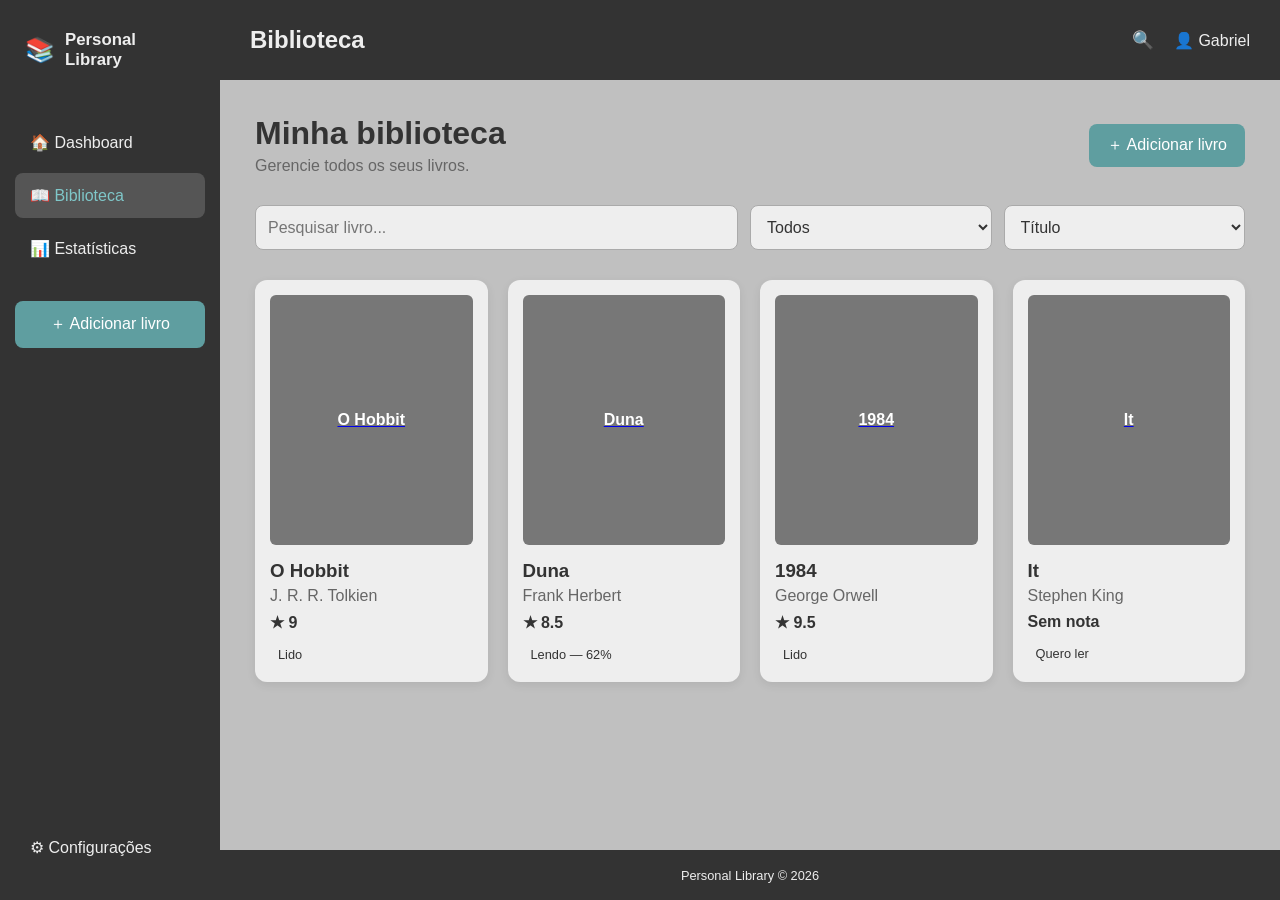
==== pages/biblioteca.html @ ee7380ea "Estrutura principal do site Inclusão do Dashboard, livros em formato de objetos no JS, algumas estat" ====
<!DOCTYPE html>
<html lang="pt-BR">
<head>
    <meta charset="UTF-8">
    <meta name="viewport" content="width=device-width, initial-scale=1.0">
    <title>Personal Library - Biblioteca</title>
    <link rel="stylesheet" href="../css/style.css">
    <link rel="stylesheet" href="../css/biblioteca.css">
</head>
<body>
    <header class="header">
        <h1>Biblioteca</h1>
        <div class="header-actions">
            <button type="button">🔍</button>
            <span>👤 Gabriel</span>
        </div>
    </header>

    <nav class="menu">
        <div class="menu-logo">
            <span>📚</span>
            <h2>Personal Library</h2>
        </div>

        <ul>
            <li><a href="../index.html">🏠 Dashboard</a></li>
            <li><a class="active" href="biblioteca.html">📖 Biblioteca</a></li>
            <li><a href="estatisticas.html">📊 Estatísticas</a></li>
        </ul>

        <div class="menu-add">
            <button id="btnAdicionar" type="button">＋ Adicionar livro</button>
        </div>

        <div class="menu-settings">
            <a href="#">⚙ Configurações</a>
        </div>
    </nav>

    <main class="main">
        <section class="library">
            <div class="page-header">
                <div>
                    <h2>Minha biblioteca</h2>
                    <p>Gerencie todos os seus livros.</p>
                </div>

                <button class="primary-button" id="btnAdicionarLivro" type="button">
                    ＋ Adicionar livro
                </button>
            </div>

            <div class="filters">
                <input id="searchBook" type="search" placeholder="Pesquisar livro...">

                <select id="statusFilter">
                    <option value="todos">Todos</option>
                    <option value="quero-ler">Quero ler</option>
                    <option value="lendo">Lendo</option>
                    <option value="lido">Lido</option>
                    <option value="abandonado">Abandonado</option>
                </select>

                <select id="sortBooks">
                    <option value="titulo">Título</option>
                    <option value="autor">Autor</option>
                    <option value="nota">Nota</option>
                    <option value="progresso">Progresso</option>
                </select>
            </div>

            <div class="book-grid" id="bookGrid"></div>
        </section>
    </main>

    <footer class="footer">
        <p>Personal Library &copy; 2026</p>
    </footer>

    <script src="../js/dados.js"></script>
    <script src="../js/biblioteca.js"></script>
</body>
</html>
---- css/style.css ----
* {
    margin: 0;
    padding: 0;
    box-sizing: border-box;
    font-family:'Segoe UI', Tahoma, Geneva, Verdana, sans-serif;
}

html {
    scroll-behavior: smooth;
}

body {
    min-height: 100vh;
    background-color: #c0c0c0;
    color: #333;
}

button,
input,
select,
textarea {
    font: inherit;
}

button,
a {
    -webkit-tap-highlight-color: transparent;
}

/* =========================
   HEADER
========================= */

.header {
    position: fixed;
    top: 0;
    left: 220px;
    width: calc(100% - 220px);
    height: 80px;
    display: flex;
    align-items: center;
    justify-content: space-between;
    padding: 0 30px;
    background-color: #333;
    color: #eee;
    z-index: 1000;
}

.header h1 {
    font-size: 1.5rem;
}

.header-actions {
    display: flex;
    align-items: center;
    gap: 20px;
}

.header-actions button {
    border: 0;
    background: transparent;
    color: #eee;
    cursor: pointer;
    font-size: 1.1rem;
}

/* =========================
   SIDEBAR
========================= */

.menu {
    position: fixed;
    top: 0;
    left: 0;
    width: 220px;
    height: 100vh;
    display: flex;
    flex-direction: column;
    padding: 30px 15px;
    background-color: #333;
    color: #eee;
    z-index: 1001;
}

.menu-logo {
    display: flex;
    align-items: center;
    gap: 10px;
    margin-bottom: 50px;
    padding: 0 10px;
}

.menu-logo span {
    font-size: 1.5rem;
}

.menu-logo h2 {
    font-size: 1.05rem;
}

.menu ul {
    display: flex;
    flex-direction: column;
    gap: 8px;
    list-style: none;
}

.menu a {
    display: block;
    padding: 13px 15px;
    border-radius: 8px;
    color: #eee;
    text-decoration: none;
    transition: 0.2s;
}

.menu a:hover,
.menu a.active {
    background-color: #555;
    color: #7fc7c9;
}

.menu-add {
    margin-top: 30px;
}

.menu-add button {
    width: 100%;
    padding: 13px;
    border: 0;
    border-radius: 8px;
    background-color: #5f9ea0;
    color: white;
    cursor: pointer;
    transition: 0.2s;
}

.menu-add button:hover {
    filter: brightness(1.1);
}

.menu-settings {
    margin-top: auto;
}

/* =========================
   MAIN
========================= */

.main {
    margin-left: 220px;
    padding-top: 80px;
    padding-bottom: 50px;
    min-height: 100vh;
}

/* =========================
   FOOTER
========================= */

.footer {
    position: fixed;
    bottom: 0;
    left: 220px;
    width: calc(100% - 220px);
    height: 50px;
    display: flex;
    align-items: center;
    justify-content: center;
    background-color: #333;
    color: #eee;
    z-index: 1000;
}

.footer p {
    font-size: 0.8rem;
}

/* =========================
   ELEMENTOS GERAIS
========================= */

.placeholder-cover {
    display: flex;
    align-items: center;
    justify-content: center;
    background: #777;
    color: white;
    font-weight: 700;
    text-align: center;
}

.primary-button,
.secondary-button,
.danger-button {
    border: 0;
    border-radius: 8px;
    padding: 11px 18px;
    cursor: pointer;
}

.primary-button {
    background: #5f9ea0;
    color: white;
}

.secondary-button {
    background: #ddd;
    color: #333;
}

.danger-button {
    background: #a94442;
    color: white;
}

.progress {
    width: 100%;
    height: 7px;
    overflow: hidden;
    border-radius: 10px;
    background: #ddd;
}

.progress-bar {
    height: 100%;
    border-radius: inherit;
    background: #5f9ea0;
}

.page-header {
    display: flex;
    align-items: center;
    justify-content: space-between;
    gap: 20px;
    margin-bottom: 30px;
}

.page-header h2 {
    font-size: 2rem;
}

.page-header p {
    margin-top: 5px;
    color: #666;
}

/* =========================
   RESPONSIVIDADE
========================= */

@media (max-width: 800px) {

    .menu {
        width: 100%;
        height: 65px;
        top: auto;
        bottom: 0;
        flex-direction: row;
        padding: 5px;
    }

    .menu-logo,
    .menu-add,
    .menu-settings {
        display: none;
    }

    .menu ul {
        width: 100%;
        flex-direction: row;
        justify-content: space-around;
        gap: 0;
    }

    .menu a {
        padding: 10px;
        font-size: 0.8rem;
        text-align: center;
    }

    .header {
        left: 0;
        width: 100%;
        height: 70px;
        padding: 0 15px;
    }

    .main {
        margin-left: 0;
        padding-top: 70px;
        padding-bottom: 70px;
    }

    .footer {
        display: none;
    }
}
---- css/biblioteca.css ----
.library {
    padding: 35px;
}

.filters {
    display: grid;
    grid-template-columns:
        2fr 1fr 1fr;

    gap: 12px;
    margin-bottom: 30px;
}


.filters input,
.filters select,
.page-header select {
    padding: 12px;
    border: 1px solid #aaa;
    border-radius: 8px;
    background: #eee;
    color: #333;
}

.book-grid {
    display: grid;
    grid-template-columns:
        repeat(4, minmax(160px, 1fr));

    gap: 20px;
}

.library-card {
    padding: 15px;
    border-radius: 12px;
    background: #eee;
    box-shadow:
        0 3px 10px rgba(0, 0, 0, 0.08);
}


.library-card .book-cover {
    width: 100%;
    height: 250px;
    margin-bottom: 15px;
    border-radius: 6px;
}

.library-card h3 {
    margin-bottom: 5px;
}

.library-card p {
    color: #666;
    margin-bottom: 8px;
}

.library-card strong {
    display: block;
    margin-bottom: 10px;
}

.status {
    display: inline-block;
    padding: 5px 8px;
    border-radius: 5px;
    font-size: 0.8rem;
}

.status.read {
    background: #d4edda;
    color: #286c37;
}

.status.reading {
    background: #d9edf7;
    color: #28627a;
}

.status.want {
    background: #eee0c2;
    color: #735c22;
}

@media (max-width: 1000px) {
    .book-grid {
        grid-template-columns: repeat(2, 1fr);
    }
}

@media (max-width: 600px) {
    .library {
        padding: 20px;
    }

    .page-header {
        align-items: flex-start;
        flex-direction: column;
    }

    .filters {
        grid-template-columns: 1fr;
    }
}
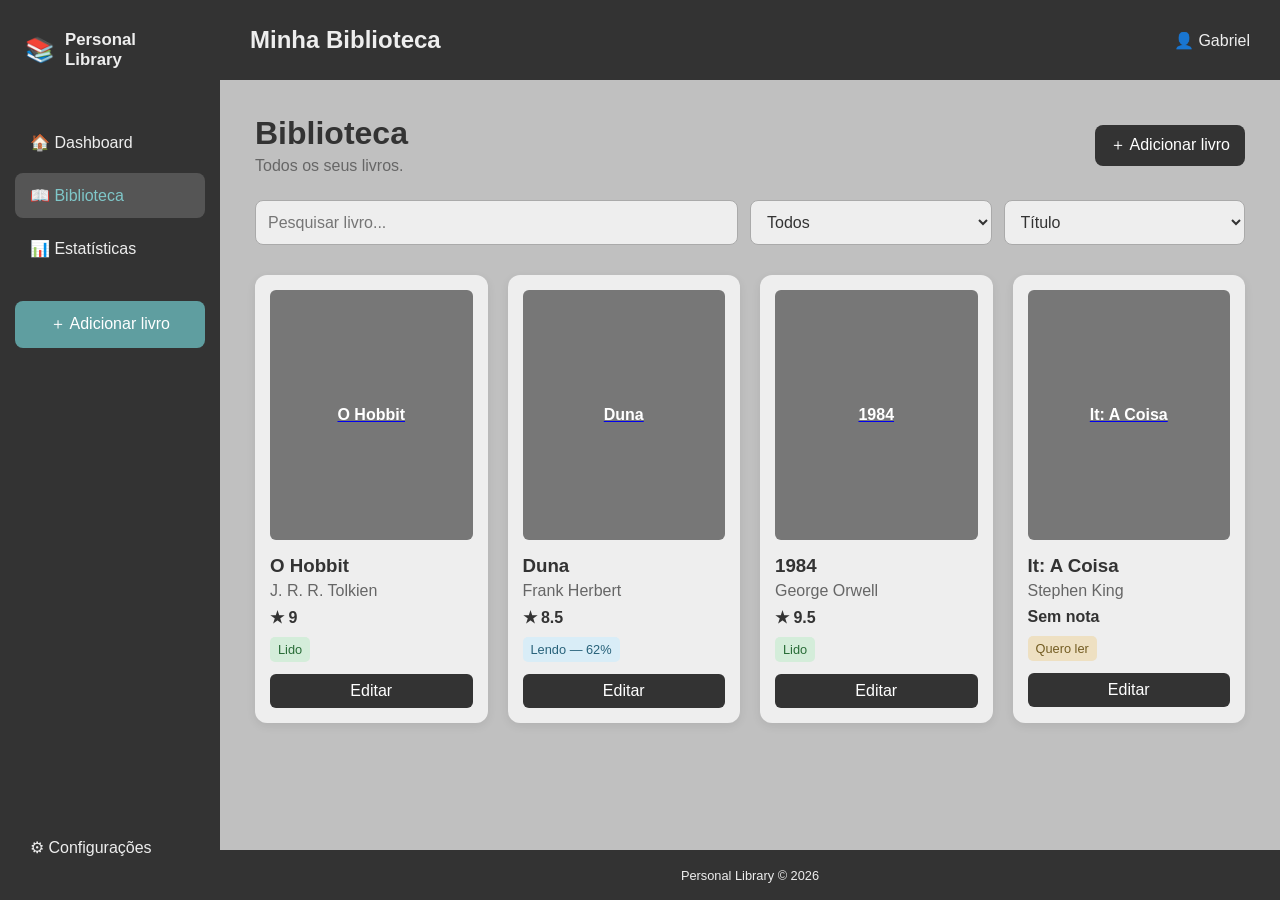
==== commit b5ec6eed: "Continuação do CRUD Implementação da funcionalidade "Update" nos livros da biblioteca" ====
--- a/pages/biblioteca.html
+++ b/pages/biblioteca.html
@@ -9,9 +9,9 @@
 </head>
 <body>
     <header class="header">
-        <h1>Biblioteca</h1>
+        <h1>Minha Biblioteca</h1>
+
         <div class="header-actions">
-            <button type="button">🔍</button>
             <span>👤 Gabriel</span>
         </div>
     </header>
@@ -23,13 +23,21 @@
         </div>
 
         <ul>
-            <li><a href="../index.html">🏠 Dashboard</a></li>
-            <li><a class="active" href="biblioteca.html">📖 Biblioteca</a></li>
-            <li><a href="estatisticas.html">📊 Estatísticas</a></li>
+            <li>
+                <a href="../index.html">🏠 Dashboard</a>
+            </li>
+            <li>
+                <a class="active" href="biblioteca.html">📖 Biblioteca</a>
+            </li>
+            <li>
+                <a href="estatisticas.html">📊 Estatísticas</a>
+            </li>
         </ul>
 
         <div class="menu-add">
-            <button id="btnAdicionar" type="button">＋ Adicionar livro</button>
+            <button id="btnAdicionar" type="button">
+                ＋ Adicionar livro
+            </button>
         </div>
 
         <div class="menu-settings">
@@ -41,17 +49,21 @@
         <section class="library">
             <div class="page-header">
                 <div>
-                    <h2>Minha biblioteca</h2>
-                    <p>Gerencie todos os seus livros.</p>
+                    <h2>Biblioteca</h2>
+                    <p>Todos os seus livros.</p>
                 </div>
 
-                <button class="primary-button" id="btnAdicionarLivro" type="button">
+                <button id="btnAdicionarLivro" type="button">
                     ＋ Adicionar livro
                 </button>
             </div>
 
             <div class="filters">
-                <input id="searchBook" type="search" placeholder="Pesquisar livro...">
+                <input
+                    id="searchBook"
+                    type="search"
+                    placeholder="Pesquisar livro..."
+                >
 
                 <select id="statusFilter">
                     <option value="todos">Todos</option>
@@ -73,6 +85,91 @@
         </section>
     </main>
 
+    <div class="modal-overlay" id="bookModal">
+        <div class="modal">
+            <div class="modal-header">
+                <h2 id="modalTitle">Adicionar livro</h2>
+
+                <button id="btnFecharModal" type="button">
+                    &times;
+                </button>
+            </div>
+
+            <form id="bookForm">
+                <div class="form-group">
+                    <label for="titulo">Título</label>
+                    <input id="titulo" type="text" required>
+                </div>
+
+                <div class="form-group">
+                    <label for="autor">Autor</label>
+                    <input id="autor" type="text" required>
+                </div>
+
+                <div class="form-row">
+                    <div class="form-group">
+                        <label for="genero">Gênero</label>
+                        <input id="genero" type="text" required>
+                    </div>
+
+                    <div class="form-group">
+                        <label for="paginas">Páginas</label>
+                        <input id="paginas" type="number" min="1" required>
+                    </div>
+                </div>
+
+                <div class="form-group">
+                    <label for="status">Status</label>
+
+                    <select id="status">
+                        <option value="quero-ler">Quero ler</option>
+                        <option value="lendo">Lendo</option>
+                        <option value="lido">Lido</option>
+                        <option value="abandonado">Abandonado</option>
+                    </select>
+                </div>
+
+                <div class="form-group">
+                    <label for="nota">Nota</label>
+
+                    <input
+                        id="nota"
+                        type="number"
+                        min="0"
+                        max="10"
+                        step="0.1"
+                        value="0"
+                    >
+                </div>
+
+                <div class="form-group">
+                    <label for="capa">URL da capa</label>
+
+                    <input
+                        id="capa"
+                        type="url"
+                        placeholder="https://..."
+                    >
+                </div>
+
+                <div class="form-group">
+                    <label for="descricao">Descrição</label>
+                    <textarea id="descricao" rows="4"></textarea>
+                </div>
+
+                <div class="modal-actions">
+                    <button id="btnCancelar" type="button">
+                        Cancelar
+                    </button>
+
+                    <button id="btnSalvarLivro" type="submit">
+                        Salvar livro
+                    </button>
+                </div>
+            </form>
+        </div>
+    </div>
+
     <footer class="footer">
         <p>Personal Library &copy; 2026</p>
     </footer>
--- a/css/biblioteca.css
+++ b/css/biblioteca.css
@@ -2,15 +2,36 @@
     padding: 35px;
 }
 
+.page-header {
+    display: flex;
+    align-items: center;
+    justify-content: space-between;
+    margin-bottom: 25px;
+}
+
+.page-header h2 {
+    margin-bottom: 5px;
+}
+
+.page-header p {
+    color: #666;
+}
+
+.page-header button {
+    padding: 10px 15px;
+    border: none;
+    border-radius: 8px;
+    background: #333;
+    color: #fff;
+    cursor: pointer;
+}
+
 .filters {
     display: grid;
-    grid-template-columns:
-        2fr 1fr 1fr;
-
+    grid-template-columns: 2fr 1fr 1fr;
     gap: 12px;
     margin-bottom: 30px;
 }
-
 
 .filters input,
 .filters select,
@@ -24,9 +45,7 @@
 
 .book-grid {
     display: grid;
-    grid-template-columns:
-        repeat(4, minmax(160px, 1fr));
-
+    grid-template-columns: repeat(4, minmax(160px, 1fr));
     gap: 20px;
 }
 
@@ -34,10 +53,8 @@
     padding: 15px;
     border-radius: 12px;
     background: #eee;
-    box-shadow:
-        0 3px 10px rgba(0, 0, 0, 0.08);
-}
-
+    box-shadow: 0 3px 10px rgba(0, 0, 0, 0.08);
+}
 
 .library-card .book-cover {
     width: 100%;
@@ -67,19 +84,40 @@
     font-size: 0.8rem;
 }
 
-.status.read {
+.status.lido {
     background: #d4edda;
     color: #286c37;
 }
 
-.status.reading {
+.status.lendo {
     background: #d9edf7;
     color: #28627a;
 }
 
-.status.want {
+.status.quero-ler {
     background: #eee0c2;
     color: #735c22;
+}
+
+.status.abandonado {
+    background: #f5d6d6;
+    color: #8b3030;
+}
+
+.edit-button {
+    display: block;
+    width: 100%;
+    margin-top: 12px;
+    padding: 8px;
+    border: none;
+    border-radius: 6px;
+    background: #333;
+    color: #fff;
+    cursor: pointer;
+}
+
+.edit-button:hover {
+    background: #555;
 }
 
 @media (max-width: 1000px) {
@@ -96,9 +134,97 @@
     .page-header {
         align-items: flex-start;
         flex-direction: column;
+        gap: 15px;
     }
 
     .filters {
         grid-template-columns: 1fr;
     }
+}
+
+.modal-overlay {
+    position: fixed;
+    inset: 0;
+    display: none;
+    align-items: center;
+    justify-content: center;
+    background: rgba(0, 0, 0, 0.6);
+    z-index: 2000;
+}
+
+.modal-overlay.active {
+    display: flex;
+}
+
+.modal {
+    width: min(500px, 90%);
+    max-height: 90vh;
+    overflow-y: auto;
+    padding: 2rem;
+    background: #fff;
+    border-radius: 10px;
+}
+
+.modal-header {
+    display: flex;
+    align-items: center;
+    justify-content: space-between;
+    margin-bottom: 1.5rem;
+}
+
+.modal-header h2 {
+    margin: 0;
+}
+
+.modal-header button {
+    border: none;
+    background: none;
+    font-size: 2rem;
+    cursor: pointer;
+}
+
+.form-group {
+    display: flex;
+    flex-direction: column;
+    gap: 0.4rem;
+    margin-bottom: 1rem;
+}
+
+.form-group input,
+.form-group select,
+.form-group textarea {
+    width: 100%;
+    padding: 0.7rem;
+    border: 1px solid #ccc;
+    border-radius: 5px;
+    font-size: 1rem;
+}
+
+.form-group textarea {
+    resize: vertical;
+}
+
+.form-row {
+    display: grid;
+    grid-template-columns: 1fr 1fr;
+    gap: 1rem;
+}
+
+.modal-actions {
+    display: flex;
+    justify-content: flex-end;
+    gap: 1rem;
+    margin-top: 1.5rem;
+}
+
+.modal-actions button {
+    padding: 0.7rem 1.2rem;
+    border: none;
+    border-radius: 5px;
+    cursor: pointer;
+}
+
+.modal-actions button[type="submit"] {
+    background: #333;
+    color: #fff;
 }
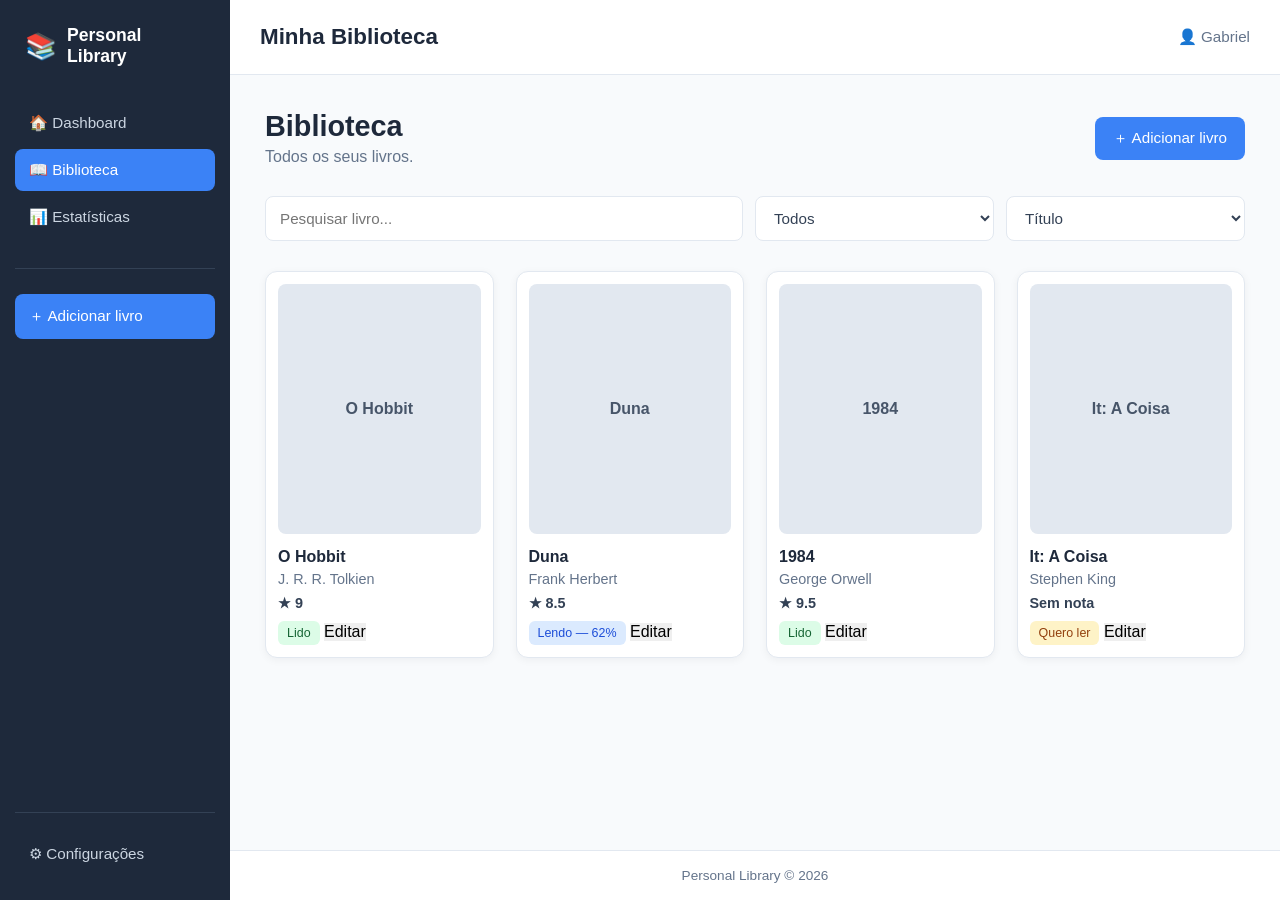
==== commit 3c9a3409: "Várias mudanças Visualização, lógica e estrutura" ====
--- a/pages/biblioteca.html
+++ b/pages/biblioteca.html
@@ -24,13 +24,21 @@
 
         <ul>
             <li>
-                <a href="../index.html">🏠 Dashboard</a>
+                <a href="../index.html">
+                    🏠 Dashboard
+                </a>
             </li>
+
             <li>
-                <a class="active" href="biblioteca.html">📖 Biblioteca</a>
+                <a class="active" href="biblioteca.html">
+                    📖 Biblioteca
+                </a>
             </li>
+
             <li>
-                <a href="estatisticas.html">📊 Estatísticas</a>
+                <a href="estatisticas.html">
+                    📊 Estatísticas
+                </a>
             </li>
         </ul>
 
@@ -41,7 +49,9 @@
         </div>
 
         <div class="menu-settings">
-            <a href="#">⚙ Configurações</a>
+            <a href="#">
+                ⚙ Configurações
+            </a>
         </div>
     </nav>
 
@@ -53,7 +63,11 @@
                     <p>Todos os seus livros.</p>
                 </div>
 
-                <button id="btnAdicionarLivro" type="button">
+                <button
+                    id="btnAdicionarLivro"
+                    class="primary-button"
+                    type="button"
+                >
                     ＋ Adicionar livro
                 </button>
             </div>
@@ -81,56 +95,111 @@
                 </select>
             </div>
 
-            <div class="book-grid" id="bookGrid"></div>
+            <div
+                class="book-grid"
+                id="bookGrid"
+            ></div>
         </section>
     </main>
 
-    <div class="modal-overlay" id="bookModal">
+    <div
+        class="modal-overlay"
+        id="bookModal"
+    >
         <div class="modal">
             <div class="modal-header">
-                <h2 id="modalTitle">Adicionar livro</h2>
-
-                <button id="btnFecharModal" type="button">
+                <h2 id="modalTitle">
+                    Adicionar livro
+                </h2>
+
+                <button
+                    id="btnFecharModal"
+                    type="button"
+                >
                     &times;
                 </button>
             </div>
 
             <form id="bookForm">
                 <div class="form-group">
-                    <label for="titulo">Título</label>
-                    <input id="titulo" type="text" required>
-                </div>
-
-                <div class="form-group">
-                    <label for="autor">Autor</label>
-                    <input id="autor" type="text" required>
+                    <label for="titulo">
+                        Título
+                    </label>
+
+                    <input
+                        id="titulo"
+                        type="text"
+                        required
+                    >
+                </div>
+
+                <div class="form-group">
+                    <label for="autor">
+                        Autor
+                    </label>
+
+                    <input
+                        id="autor"
+                        type="text"
+                        required
+                    >
                 </div>
 
                 <div class="form-row">
                     <div class="form-group">
-                        <label for="genero">Gênero</label>
-                        <input id="genero" type="text" required>
+                        <label for="genero">
+                            Gênero
+                        </label>
+
+                        <input
+                            id="genero"
+                            type="text"
+                            required
+                        >
                     </div>
 
                     <div class="form-group">
-                        <label for="paginas">Páginas</label>
-                        <input id="paginas" type="number" min="1" required>
+                        <label for="paginas">
+                            Páginas
+                        </label>
+
+                        <input
+                            id="paginas"
+                            type="number"
+                            min="1"
+                            required
+                        >
                     </div>
                 </div>
 
                 <div class="form-group">
-                    <label for="status">Status</label>
+                    <label for="status">
+                        Status
+                    </label>
 
                     <select id="status">
-                        <option value="quero-ler">Quero ler</option>
-                        <option value="lendo">Lendo</option>
-                        <option value="lido">Lido</option>
-                        <option value="abandonado">Abandonado</option>
+                        <option value="quero-ler">
+                            Quero ler
+                        </option>
+
+                        <option value="lendo">
+                            Lendo
+                        </option>
+
+                        <option value="lido">
+                            Lido
+                        </option>
+
+                        <option value="abandonado">
+                            Abandonado
+                        </option>
                     </select>
                 </div>
 
                 <div class="form-group">
-                    <label for="nota">Nota</label>
+                    <label for="nota">
+                        Nota
+                    </label>
 
                     <input
                         id="nota"
@@ -143,7 +212,9 @@
                 </div>
 
                 <div class="form-group">
-                    <label for="capa">URL da capa</label>
+                    <label for="capa">
+                        URL da capa
+                    </label>
 
                     <input
                         id="capa"
@@ -153,16 +224,30 @@
                 </div>
 
                 <div class="form-group">
-                    <label for="descricao">Descrição</label>
-                    <textarea id="descricao" rows="4"></textarea>
+                    <label for="descricao">
+                        Descrição
+                    </label>
+
+                    <textarea
+                        id="descricao"
+                        rows="4"
+                    ></textarea>
                 </div>
 
                 <div class="modal-actions">
-                    <button id="btnCancelar" type="button">
+                    <button
+                        id="btnCancelar"
+                        class="secondary-button"
+                        type="button"
+                    >
                         Cancelar
                     </button>
 
-                    <button id="btnSalvarLivro" type="submit">
+                    <button
+                        id="btnSalvarLivro"
+                        class="primary-button"
+                        type="submit"
+                    >
                         Salvar livro
                     </button>
                 </div>
@@ -171,7 +256,9 @@
     </div>
 
     <footer class="footer">
-        <p>Personal Library &copy; 2026</p>
+        <p>
+            Personal Library &copy; 2026
+        </p>
     </footer>
 
     <script src="../js/dados.js"></script>
--- a/css/style.css
+++ b/css/style.css
@@ -2,7 +2,22 @@
     margin: 0;
     padding: 0;
     box-sizing: border-box;
-    font-family:'Segoe UI', Tahoma, Geneva, Verdana, sans-serif;
+    font-family: "Segoe UI", Tahoma, Geneva, Verdana, sans-serif;
+}
+
+:root {
+    --background: #f8fafc;
+    --surface: #ffffff;
+    --sidebar: #1e293b;
+    --sidebar-hover: #334155;
+    --primary: #3b82f6;
+    --primary-hover: #2563eb;
+    --text: #1e293b;
+    --text-secondary: #64748b;
+    --border: #e2e8f0;
+    --danger: #ef4444;
+    --danger-hover: #dc2626;
+    --radius: 10px;
 }
 
 html {
@@ -11,8 +26,8 @@
 
 body {
     min-height: 100vh;
-    background-color: #c0c0c0;
-    color: #333;
+    background: var(--background);
+    color: var(--text);
 }
 
 button,
@@ -22,210 +37,212 @@
     font: inherit;
 }
 
-button,
-a {
-    -webkit-tap-highlight-color: transparent;
-}
-
-/* =========================
-   HEADER
-========================= */
+button {
+    cursor: pointer;
+}
 
 .header {
     position: fixed;
     top: 0;
-    left: 220px;
-    width: calc(100% - 220px);
-    height: 80px;
+    left: 230px;
+    right: 0;
+    height: 75px;
     display: flex;
     align-items: center;
     justify-content: space-between;
     padding: 0 30px;
-    background-color: #333;
-    color: #eee;
+    border-bottom: 1px solid var(--border);
+    background: var(--surface);
     z-index: 1000;
 }
 
 .header h1 {
-    font-size: 1.5rem;
+    color: var(--text);
+    font-size: 1.4rem;
+    font-weight: 600;
 }
 
 .header-actions {
     display: flex;
     align-items: center;
-    gap: 20px;
-}
-
-.header-actions button {
-    border: 0;
-    background: transparent;
-    color: #eee;
-    cursor: pointer;
-    font-size: 1.1rem;
-}
-
-/* =========================
-   SIDEBAR
-========================= */
+    gap: 15px;
+    color: var(--text-secondary);
+    font-size: 0.95rem;
+}
 
 .menu {
     position: fixed;
     top: 0;
     left: 0;
-    width: 220px;
+    width: 230px;
     height: 100vh;
     display: flex;
     flex-direction: column;
-    padding: 30px 15px;
-    background-color: #333;
-    color: #eee;
-    z-index: 1001;
+    padding: 25px 15px;
+    background: var(--sidebar);
+    color: #fff;
+    z-index: 1100;
 }
 
 .menu-logo {
     display: flex;
     align-items: center;
     gap: 10px;
-    margin-bottom: 50px;
     padding: 0 10px;
+    margin-bottom: 35px;
 }
 
 .menu-logo span {
-    font-size: 1.5rem;
+    font-size: 1.6rem;
 }
 
 .menu-logo h2 {
-    font-size: 1.05rem;
+    font-size: 1.1rem;
+    font-weight: 600;
 }
 
 .menu ul {
     display: flex;
     flex-direction: column;
-    gap: 8px;
+    gap: 5px;
     list-style: none;
 }
 
-.menu a {
-    display: block;
-    padding: 13px 15px;
+.menu li {
+    width: 100%;
+}
+
+.menu a,
+.menu button {
+    width: 100%;
+    display: flex;
+    align-items: center;
+    gap: 10px;
+    padding: 12px 14px;
+    border: none;
     border-radius: 8px;
-    color: #eee;
+    background: transparent;
+    color: #cbd5e1;
     text-decoration: none;
+    text-align: left;
+    font-size: 0.95rem;
     transition: 0.2s;
 }
 
 .menu a:hover,
+.menu button:hover {
+    background: var(--sidebar-hover);
+    color: #fff;
+}
+
 .menu a.active {
-    background-color: #555;
-    color: #7fc7c9;
+    background: var(--primary);
+    color: #fff;
+}
+
+.menu-add a,
+.menu-add button {
+    background: var(--primary);
+    color: #fff;
+}
+
+.menu-add a:hover,
+.menu-add button:hover {
+    background: var(--primary-hover);
+    color: #fff;
+}
+
+.menu a:hover,
+.menu button:hover {
+    background: var(--sidebar-hover);
+    color: #fff;
+}
+
+.menu a.active {
+    background: var(--primary);
+    color: #fff;
 }
 
 .menu-add {
     margin-top: 30px;
-}
-
-.menu-add button {
-    width: 100%;
-    padding: 13px;
-    border: 0;
-    border-radius: 8px;
-    background-color: #5f9ea0;
-    color: white;
-    cursor: pointer;
-    transition: 0.2s;
-}
-
-.menu-add button:hover {
-    filter: brightness(1.1);
+    padding-top: 25px;
+    border-top: 1px solid #334155;
 }
 
 .menu-settings {
     margin-top: auto;
-}
-
-/* =========================
-   MAIN
-========================= */
+    padding-top: 20px;
+    border-top: 1px solid #334155;
+}
 
 .main {
-    margin-left: 220px;
-    padding-top: 80px;
-    padding-bottom: 50px;
-    min-height: 100vh;
-}
-
-/* =========================
-   FOOTER
-========================= */
+    min-height: calc(100vh - 60px);
+    margin-left: 230px;
+    padding-top: 75px;
+    padding-bottom: 70px;
+}
 
 .footer {
     position: fixed;
+    right: 0;
     bottom: 0;
-    left: 220px;
-    width: calc(100% - 220px);
+    left: 230px;
     height: 50px;
     display: flex;
     align-items: center;
     justify-content: center;
-    background-color: #333;
-    color: #eee;
-    z-index: 1000;
-}
-
-.footer p {
-    font-size: 0.8rem;
-}
-
-/* =========================
-   ELEMENTOS GERAIS
-========================= */
-
-.placeholder-cover {
-    display: flex;
-    align-items: center;
-    justify-content: center;
-    background: #777;
-    color: white;
-    font-weight: 700;
-    text-align: center;
-}
-
-.primary-button,
-.secondary-button,
+    border-top: 1px solid var(--border);
+    background: var(--surface);
+    color: var(--text-secondary);
+    font-size: 0.85rem;
+    z-index: 900;
+}
+
+button {
+    border: none;
+}
+
+.primary-button {
+    padding: 10px 16px;
+    border-radius: var(--radius);
+    background: var(--primary);
+    color: #fff;
+    transition: 0.2s;
+}
+
+.primary-button:hover {
+    background: var(--primary-hover);
+}
+
+.secondary-button {
+    padding: 10px 16px;
+    border-radius: var(--radius);
+    background: #e2e8f0;
+    color: var(--text);
+    transition: 0.2s;
+}
+
+.secondary-button:hover {
+    background: #cbd5e1;
+}
+
 .danger-button {
-    border: 0;
-    border-radius: 8px;
-    padding: 11px 18px;
-    cursor: pointer;
-}
-
-.primary-button {
-    background: #5f9ea0;
-    color: white;
-}
-
-.secondary-button {
-    background: #ddd;
-    color: #333;
-}
-
-.danger-button {
-    background: #a94442;
-    color: white;
-}
-
-.progress {
-    width: 100%;
-    height: 7px;
-    overflow: hidden;
-    border-radius: 10px;
-    background: #ddd;
-}
-
-.progress-bar {
-    height: 100%;
-    border-radius: inherit;
-    background: #5f9ea0;
+    padding: 10px 16px;
+    border-radius: var(--radius);
+    background: #fee2e2;
+    color: #b91c1c;
+    transition: 0.2s;
+}
+
+.danger-button:hover {
+    background: #fecaca;
+}
+
+.card {
+    border: 1px solid var(--border);
+    border-radius: 12px;
+    background: var(--surface);
+    box-shadow: 0 4px 15px rgba(15, 23, 42, 0.05);
 }
 
 .page-header {
@@ -237,27 +254,52 @@
 }
 
 .page-header h2 {
-    font-size: 2rem;
+    margin-bottom: 5px;
+    color: var(--text);
+    font-size: 1.8rem;
 }
 
 .page-header p {
-    margin-top: 5px;
-    color: #666;
-}
-
-/* =========================
-   RESPONSIVIDADE
-========================= */
+    color: var(--text-secondary);
+}
+
+input,
+select,
+textarea {
+    border: 1px solid #cbd5e1;
+    border-radius: 8px;
+    outline: none;
+    background: var(--surface);
+    color: var(--text);
+}
+
+input:focus,
+select:focus,
+textarea:focus {
+    border-color: var(--primary);
+    box-shadow: 0 0 0 3px rgba(59, 130, 246, 0.1);
+}
 
 @media (max-width: 800px) {
+    .header {
+        left: 0;
+        padding: 0 20px;
+    }
+
+    .header h1 {
+        font-size: 1.2rem;
+    }
 
     .menu {
+        top: auto;
+        right: 0;
+        bottom: 0;
         width: 100%;
         height: 65px;
-        top: auto;
-        bottom: 0;
         flex-direction: row;
-        padding: 5px;
+        align-items: center;
+        justify-content: center;
+        padding: 5px 10px;
     }
 
     .menu-logo,
@@ -270,29 +312,39 @@
         width: 100%;
         flex-direction: row;
         justify-content: space-around;
-        gap: 0;
-    }
-
-    .menu a {
+        gap: 5px;
+    }
+
+    .menu li {
+        width: auto;
+    }
+
+    .menu a,
+    .menu button {
+        width: auto;
+        justify-content: center;
         padding: 10px;
         font-size: 0.8rem;
-        text-align: center;
-    }
-
-    .header {
-        left: 0;
-        width: 100%;
-        height: 70px;
-        padding: 0 15px;
     }
 
     .main {
         margin-left: 0;
-        padding-top: 70px;
-        padding-bottom: 70px;
+        padding-bottom: 85px;
     }
 
     .footer {
         display: none;
     }
+}
+
+@media (max-width: 500px) {
+    .header-actions {
+        display: none;
+    }
+
+    .menu a,
+    .menu button {
+        padding: 8px;
+        font-size: 0.7rem;
+    }
 }
--- a/css/biblioteca.css
+++ b/css/biblioteca.css
@@ -6,24 +6,34 @@
     display: flex;
     align-items: center;
     justify-content: space-between;
-    margin-bottom: 25px;
+    gap: 20px;
+    margin-bottom: 30px;
 }
 
 .page-header h2 {
     margin-bottom: 5px;
+    color: #1e293b;
+    font-size: 1.8rem;
 }
 
 .page-header p {
-    color: #666;
+    color: #64748b;
 }
 
 .page-header button {
-    padding: 10px 15px;
+    padding: 11px 18px;
     border: none;
     border-radius: 8px;
-    background: #333;
+    background: #3b82f6;
     color: #fff;
+    font-size: 0.95rem;
     cursor: pointer;
+    transition: 0.2s;
+}
+
+.page-header button:hover {
+    background: #2563eb;
+    transform: translateY(-1px);
 }
 
 .filters {
@@ -34,112 +44,131 @@
 }
 
 .filters input,
-.filters select,
-.page-header select {
-    padding: 12px;
-    border: 1px solid #aaa;
+.filters select {
+    width: 100%;
+    padding: 12px 14px;
+    border: 1px solid #e2e8f0;
     border-radius: 8px;
-    background: #eee;
-    color: #333;
+    outline: none;
+    background: #fff;
+    color: #334155;
+    font-size: 0.95rem;
+    transition: 0.2s;
+}
+
+.filters input:focus,
+.filters select:focus {
+    border-color: #3b82f6;
+    box-shadow: 0 0 0 3px rgba(59, 130, 246, 0.1);
 }
 
 .book-grid {
     display: grid;
     grid-template-columns: repeat(4, minmax(160px, 1fr));
-    gap: 20px;
+    gap: 22px;
 }
 
 .library-card {
-    padding: 15px;
+    overflow: hidden;
+    padding: 12px;
+    border: 1px solid #e2e8f0;
     border-radius: 12px;
-    background: #eee;
-    box-shadow: 0 3px 10px rgba(0, 0, 0, 0.08);
+    background: #fff;
+    box-shadow: 0 2px 8px rgba(15, 23, 42, 0.05);
+    transition: 0.2s;
+}
+
+.library-card:hover {
+    transform: translateY(-4px);
+    box-shadow: 0 8px 20px rgba(15, 23, 42, 0.1);
+}
+
+.library-card a {
+    display: block;
+    text-decoration: none;
 }
 
 .library-card .book-cover {
     width: 100%;
     height: 250px;
-    margin-bottom: 15px;
-    border-radius: 6px;
+    display: flex;
+    align-items: center;
+    justify-content: center;
+    margin-bottom: 14px;
+    padding: 15px;
+    overflow: hidden;
+    border-radius: 8px;
+    background: #e2e8f0;
+    color: #475569;
+    text-align: center;
+    font-weight: 600;
+}
+
+.library-card .book-cover img {
+    width: 100%;
+    height: 100%;
+    object-fit: cover;
+    border-radius: 8px;
 }
 
 .library-card h3 {
     margin-bottom: 5px;
+    overflow: hidden;
+    color: #1e293b;
+    font-size: 1rem;
+    white-space: nowrap;
+    text-overflow: ellipsis;
 }
 
 .library-card p {
-    color: #666;
     margin-bottom: 8px;
+    overflow: hidden;
+    color: #64748b;
+    font-size: 0.9rem;
+    white-space: nowrap;
+    text-overflow: ellipsis;
 }
 
 .library-card strong {
     display: block;
     margin-bottom: 10px;
+    color: #334155;
+    font-size: 0.9rem;
 }
 
 .status {
     display: inline-block;
-    padding: 5px 8px;
-    border-radius: 5px;
-    font-size: 0.8rem;
+    padding: 5px 9px;
+    border-radius: 6px;
+    font-size: 0.78rem;
+    font-weight: 500;
 }
 
 .status.lido {
-    background: #d4edda;
-    color: #286c37;
+    background: #dcfce7;
+    color: #166534;
 }
 
 .status.lendo {
-    background: #d9edf7;
-    color: #28627a;
+    background: #dbeafe;
+    color: #1d4ed8;
 }
 
 .status.quero-ler {
-    background: #eee0c2;
-    color: #735c22;
+    background: #fef3c7;
+    color: #92400e;
 }
 
 .status.abandonado {
-    background: #f5d6d6;
-    color: #8b3030;
-}
-
-.edit-button {
-    display: block;
-    width: 100%;
-    margin-top: 12px;
-    padding: 8px;
-    border: none;
-    border-radius: 6px;
-    background: #333;
-    color: #fff;
-    cursor: pointer;
-}
-
-.edit-button:hover {
-    background: #555;
-}
-
-@media (max-width: 1000px) {
-    .book-grid {
-        grid-template-columns: repeat(2, 1fr);
-    }
-}
-
-@media (max-width: 600px) {
-    .library {
-        padding: 20px;
-    }
-
-    .page-header {
-        align-items: flex-start;
-        flex-direction: column;
-        gap: 15px;
-    }
-
-    .filters {
-        grid-template-columns: 1fr;
-    }
+    background: #fee2e2;
+    color: #991b1b;
+}
+
+.empty-message {
+    grid-column: 1 / -1;
+    padding: 50px 20px;
+    color: #64748b;
+    text-align: center;
 }
 
 .modal-overlay {
@@ -148,7 +177,8 @@
     display: none;
     align-items: center;
     justify-content: center;
-    background: rgba(0, 0, 0, 0.6);
+    padding: 20px;
+    background: rgba(15, 23, 42, 0.6);
     z-index: 2000;
 }
 
@@ -157,47 +187,71 @@
 }
 
 .modal {
-    width: min(500px, 90%);
+    width: min(500px, 100%);
     max-height: 90vh;
     overflow-y: auto;
-    padding: 2rem;
+    padding: 25px;
+    border-radius: 12px;
     background: #fff;
-    border-radius: 10px;
+    box-shadow: 0 20px 40px rgba(15, 23, 42, 0.2);
 }
 
 .modal-header {
     display: flex;
     align-items: center;
     justify-content: space-between;
-    margin-bottom: 1.5rem;
+    margin-bottom: 20px;
 }
 
 .modal-header h2 {
-    margin: 0;
+    color: #1e293b;
 }
 
 .modal-header button {
     border: none;
-    background: none;
-    font-size: 2rem;
+    background: transparent;
+    color: #64748b;
+    font-size: 1.8rem;
+    line-height: 1;
     cursor: pointer;
 }
 
+.modal-header button:hover {
+    color: #1e293b;
+}
+
 .form-group {
     display: flex;
     flex-direction: column;
-    gap: 0.4rem;
-    margin-bottom: 1rem;
+    gap: 6px;
+    margin-bottom: 15px;
+}
+
+.form-group label {
+    color: #334155;
+    font-size: 0.9rem;
+    font-weight: 600;
 }
 
 .form-group input,
 .form-group select,
 .form-group textarea {
     width: 100%;
-    padding: 0.7rem;
-    border: 1px solid #ccc;
-    border-radius: 5px;
-    font-size: 1rem;
+    padding: 10px 12px;
+    border: 1px solid #cbd5e1;
+    border-radius: 7px;
+    outline: none;
+    background: #fff;
+    color: #334155;
+    font-family: inherit;
+    font-size: 0.95rem;
+}
+
+.form-group input:focus,
+.form-group select:focus,
+.form-group textarea:focus {
+    border-color: #3b82f6;
+    box-shadow: 0 0 0 3px rgba(59, 130, 246, 0.1);
 }
 
 .form-group textarea {
@@ -207,24 +261,76 @@
 .form-row {
     display: grid;
     grid-template-columns: 1fr 1fr;
-    gap: 1rem;
+    gap: 15px;
 }
 
 .modal-actions {
     display: flex;
     justify-content: flex-end;
-    gap: 1rem;
-    margin-top: 1.5rem;
+    gap: 10px;
+    margin-top: 20px;
 }
 
 .modal-actions button {
-    padding: 0.7rem 1.2rem;
+    padding: 10px 16px;
     border: none;
-    border-radius: 5px;
+    border-radius: 7px;
     cursor: pointer;
 }
 
+.modal-actions button[type="button"] {
+    background: #e2e8f0;
+    color: #334155;
+}
+
+.modal-actions button[type="button"]:hover {
+    background: #cbd5e1;
+}
+
 .modal-actions button[type="submit"] {
-    background: #333;
+    background: #3b82f6;
     color: #fff;
+}
+
+.modal-actions button[type="submit"]:hover {
+    background: #2563eb;
+}
+
+@media (max-width: 1000px) {
+    .book-grid {
+        grid-template-columns: repeat(3, 1fr);
+    }
+}
+
+@media (max-width: 800px) {
+    .book-grid {
+        grid-template-columns: repeat(2, 1fr);
+    }
+
+    .filters {
+        grid-template-columns: 1fr;
+    }
+}
+
+@media (max-width: 600px) {
+    .library {
+        padding: 20px;
+    }
+
+    .page-header {
+        align-items: flex-start;
+        flex-direction: column;
+    }
+
+    .page-header button {
+        width: 100%;
+    }
+
+    .book-grid {
+        grid-template-columns: 1fr;
+    }
+
+    .form-row {
+        grid-template-columns: 1fr;
+    }
 }
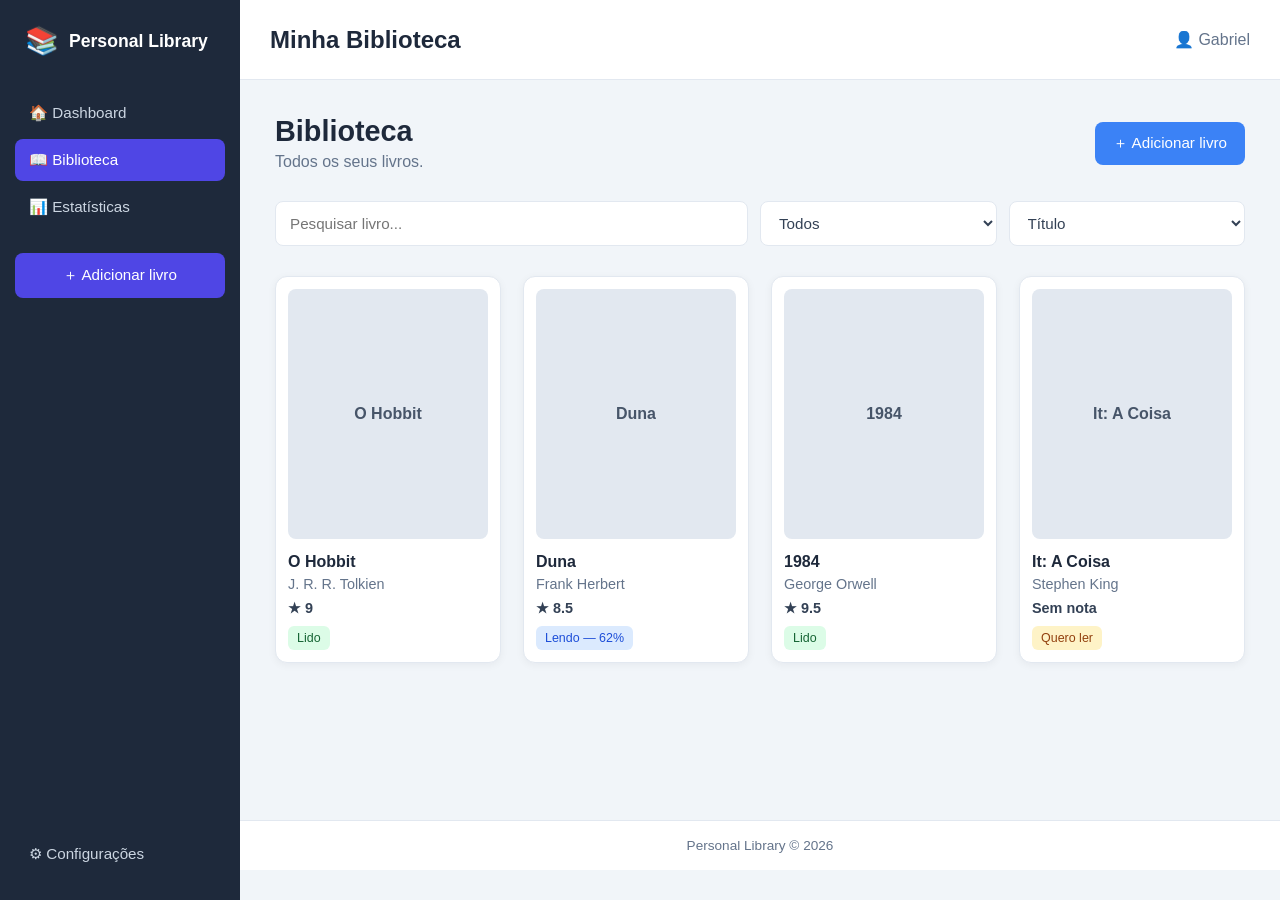
==== commit f2c02e04: "Mudanças no formulário de cadastro do livro" ====
--- a/pages/biblioteca.html
+++ b/pages/biblioteca.html
@@ -63,11 +63,7 @@
                     <p>Todos os seus livros.</p>
                 </div>
 
-                <button
-                    id="btnAdicionarLivro"
-                    class="primary-button"
-                    type="button"
-                >
+                <button id="btnAdicionar" class="btn-add" type="button">
                     ＋ Adicionar livro
                 </button>
             </div>
--- a/css/style.css
+++ b/css/style.css
@@ -1,3 +1,18 @@
+:root {
+    --primary: #4f46e5;
+    --primary-hover: #4338ca;
+    --background: #f1f5f9;
+    --surface: #ffffff;
+    --sidebar: #1e293b;
+    --sidebar-hover: #334155;
+    --text: #1e293b;
+    --text-secondary: #64748b;
+    --border: #e2e8f0;
+    --danger: #dc2626;
+    --radius: 10px;
+    --shadow: 0 4px 15px rgba(0, 0, 0, 0.06);
+}
+
 * {
     margin: 0;
     padding: 0;
@@ -5,21 +20,6 @@
     font-family: "Segoe UI", Tahoma, Geneva, Verdana, sans-serif;
 }
 
-:root {
-    --background: #f8fafc;
-    --surface: #ffffff;
-    --sidebar: #1e293b;
-    --sidebar-hover: #334155;
-    --primary: #3b82f6;
-    --primary-hover: #2563eb;
-    --text: #1e293b;
-    --text-secondary: #64748b;
-    --border: #e2e8f0;
-    --danger: #ef4444;
-    --danger-hover: #dc2626;
-    --radius: 10px;
-}
-
 html {
     scroll-behavior: smooth;
 }
@@ -30,35 +30,25 @@
     color: var(--text);
 }
 
-button,
-input,
-select,
-textarea {
-    font: inherit;
-}
-
-button {
-    cursor: pointer;
-}
+/* HEADER */
 
 .header {
     position: fixed;
     top: 0;
-    left: 230px;
-    right: 0;
-    height: 75px;
+    left: 240px;
+    width: calc(100% - 240px);
+    height: 80px;
     display: flex;
     align-items: center;
     justify-content: space-between;
     padding: 0 30px;
+    background: var(--surface);
     border-bottom: 1px solid var(--border);
-    background: var(--surface);
     z-index: 1000;
 }
 
 .header h1 {
-    color: var(--text);
-    font-size: 1.4rem;
+    font-size: 1.5rem;
     font-weight: 600;
 }
 
@@ -67,14 +57,15 @@
     align-items: center;
     gap: 15px;
     color: var(--text-secondary);
-    font-size: 0.95rem;
-}
+}
+
+/* SIDEBAR */
 
 .menu {
     position: fixed;
     top: 0;
     left: 0;
-    width: 230px;
+    width: 240px;
     height: 100vh;
     display: flex;
     flex-direction: column;
@@ -93,7 +84,7 @@
 }
 
 .menu-logo span {
-    font-size: 1.6rem;
+    font-size: 1.7rem;
 }
 
 .menu-logo h2 {
@@ -126,7 +117,8 @@
     text-decoration: none;
     text-align: left;
     font-size: 0.95rem;
-    transition: 0.2s;
+    cursor: pointer;
+    transition: background 0.2s, color 0.2s, transform 0.2s;
 }
 
 .menu a:hover,
@@ -140,8 +132,13 @@
     color: #fff;
 }
 
+.menu-add {
+    margin-top: 25px;
+}
+
 .menu-add a,
 .menu-add button {
+    justify-content: center;
     background: var(--primary);
     color: #fff;
 }
@@ -150,100 +147,22 @@
 .menu-add button:hover {
     background: var(--primary-hover);
     color: #fff;
-}
-
-.menu a:hover,
-.menu button:hover {
-    background: var(--sidebar-hover);
-    color: #fff;
-}
-
-.menu a.active {
-    background: var(--primary);
-    color: #fff;
-}
-
-.menu-add {
-    margin-top: 30px;
-    padding-top: 25px;
-    border-top: 1px solid #334155;
+    transform: translateY(-1px);
 }
 
 .menu-settings {
     margin-top: auto;
-    padding-top: 20px;
-    border-top: 1px solid #334155;
-}
+}
+
+/* CONTEÚDO */
 
 .main {
-    min-height: calc(100vh - 60px);
-    margin-left: 230px;
-    padding-top: 75px;
-    padding-bottom: 70px;
-}
-
-.footer {
-    position: fixed;
-    right: 0;
-    bottom: 0;
-    left: 230px;
-    height: 50px;
-    display: flex;
-    align-items: center;
-    justify-content: center;
-    border-top: 1px solid var(--border);
-    background: var(--surface);
-    color: var(--text-secondary);
-    font-size: 0.85rem;
-    z-index: 900;
-}
-
-button {
-    border: none;
-}
-
-.primary-button {
-    padding: 10px 16px;
-    border-radius: var(--radius);
-    background: var(--primary);
-    color: #fff;
-    transition: 0.2s;
-}
-
-.primary-button:hover {
-    background: var(--primary-hover);
-}
-
-.secondary-button {
-    padding: 10px 16px;
-    border-radius: var(--radius);
-    background: #e2e8f0;
-    color: var(--text);
-    transition: 0.2s;
-}
-
-.secondary-button:hover {
-    background: #cbd5e1;
-}
-
-.danger-button {
-    padding: 10px 16px;
-    border-radius: var(--radius);
-    background: #fee2e2;
-    color: #b91c1c;
-    transition: 0.2s;
-}
-
-.danger-button:hover {
-    background: #fecaca;
-}
-
-.card {
-    border: 1px solid var(--border);
-    border-radius: 12px;
-    background: var(--surface);
-    box-shadow: 0 4px 15px rgba(15, 23, 42, 0.05);
-}
+    min-height: calc(100vh - 80px);
+    margin-left: 240px;
+    padding-top: 80px;
+}
+
+/* CABEÇALHOS DAS PÁGINAS */
 
 .page-header {
     display: flex;
@@ -255,50 +174,130 @@
 
 .page-header h2 {
     margin-bottom: 5px;
-    color: var(--text);
-    font-size: 1.8rem;
+    font-size: 1.7rem;
 }
 
 .page-header p {
     color: var(--text-secondary);
 }
+
+/* CARDS */
+
+.card {
+    background: var(--surface);
+    border: 1px solid var(--border);
+    border-radius: var(--radius);
+    box-shadow: var(--shadow);
+}
+
+/* BOTÕES */
+
+button {
+    font-family: inherit;
+}
+
+button,
+.primary-button {
+    border: none;
+    border-radius: 8px;
+    padding: 11px 16px;
+    background: var(--primary);
+    color: #fff;
+    font-size: 0.95rem;
+    cursor: pointer;
+    transition: background 0.2s, transform 0.2s;
+}
+
+button:hover,
+.primary-button:hover {
+    background: var(--primary-hover);
+    transform: translateY(-1px);
+}
+
+button:active,
+.primary-button:active {
+    transform: translateY(0);
+}
+
+/* FORMULÁRIOS */
 
 input,
 select,
 textarea {
-    border: 1px solid #cbd5e1;
+    font-family: inherit;
+}
+
+input,
+select,
+textarea {
+    border: 1px solid var(--border);
     border-radius: 8px;
-    outline: none;
     background: var(--surface);
     color: var(--text);
+    outline: none;
+    transition: border-color 0.2s, box-shadow 0.2s;
 }
 
 input:focus,
 select:focus,
 textarea:focus {
     border-color: var(--primary);
-    box-shadow: 0 0 0 3px rgba(59, 130, 246, 0.1);
-}
-
-@media (max-width: 800px) {
+    box-shadow: 0 0 0 3px rgba(79, 70, 229, 0.12);
+}
+
+/* FOOTER */
+
+.footer {
+    margin-left: 240px;
+    min-height: 50px;
+    display: flex;
+    align-items: center;
+    justify-content: center;
+    padding: 15px 25px;
+    background: var(--surface);
+    border-top: 1px solid var(--border);
+    color: var(--text-secondary);
+    font-size: 0.85rem;
+}
+
+/* MENSAGENS */
+
+.empty-message {
+    grid-column: 1 / -1;
+    padding: 50px 20px;
+    text-align: center;
+    color: var(--text-secondary);
+}
+
+/* RESPONSIVIDADE */
+
+@media (max-width: 900px) {
+    .menu {
+        width: 200px;
+    }
+
     .header {
-        left: 0;
-        padding: 0 20px;
-    }
-
-    .header h1 {
-        font-size: 1.2rem;
-    }
-
+        left: 200px;
+        width: calc(100% - 200px);
+    }
+
+    .main {
+        margin-left: 200px;
+    }
+
+    .footer {
+        margin-left: 200px;
+    }
+}
+
+@media (max-width: 600px) {
     .menu {
         top: auto;
-        right: 0;
         bottom: 0;
         width: 100%;
         height: 65px;
         flex-direction: row;
         align-items: center;
-        justify-content: center;
         padding: 5px 10px;
     }
 
@@ -319,32 +318,35 @@
         width: auto;
     }
 
-    .menu a,
-    .menu button {
-        width: auto;
+    .menu a {
         justify-content: center;
         padding: 10px;
         font-size: 0.8rem;
     }
 
+    .header {
+        left: 0;
+        width: 100%;
+        height: 70px;
+        padding: 0 20px;
+    }
+
+    .header h1 {
+        font-size: 1.2rem;
+    }
+
     .main {
         margin-left: 0;
-        padding-bottom: 85px;
+        padding-top: 70px;
+        padding-bottom: 65px;
     }
 
     .footer {
         display: none;
     }
-}
-
-@media (max-width: 500px) {
-    .header-actions {
-        display: none;
-    }
-
-    .menu a,
-    .menu button {
-        padding: 8px;
-        font-size: 0.7rem;
+
+    .page-header {
+        align-items: flex-start;
+        flex-direction: column;
     }
 }
